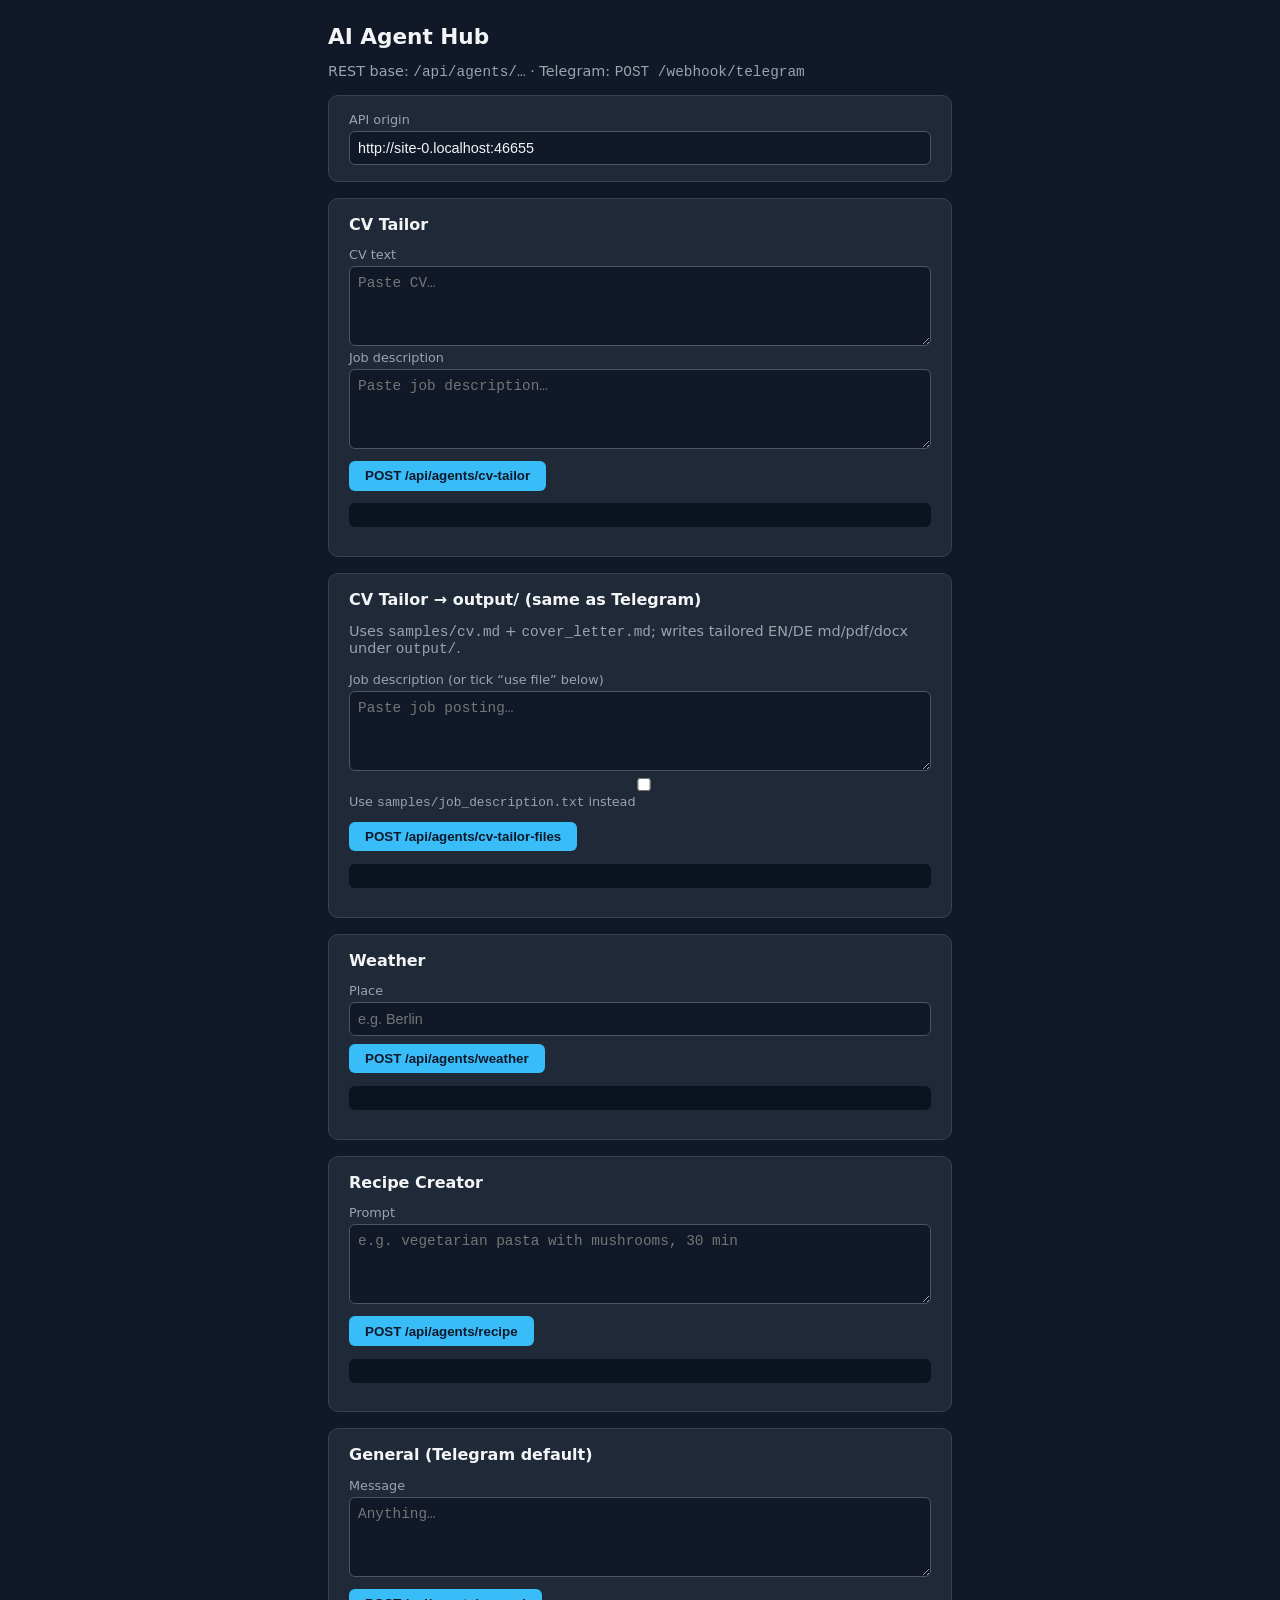
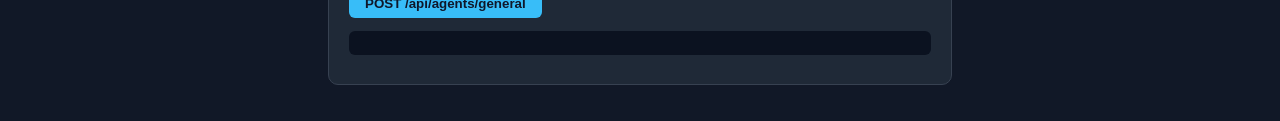
==== hub/static/index.html @ fb7aae45 "AI agent hub" ====
<!DOCTYPE html>
<html lang="en">
<head>
  <meta charset="UTF-8" />
  <meta name="viewport" content="width=device-width, initial-scale=1" />
  <title>AI Agent Hub</title>
  <style>
    :root { --bg: #111827; --card: #1f2937; --text: #f3f4f6; --muted: #9ca3af; --accent: #38bdf8; }
    * { box-sizing: border-box; }
    body { font-family: system-ui, sans-serif; background: var(--bg); color: var(--text); margin: 0; padding: 1.5rem; max-width: 42rem; margin-inline: auto; }
    h1 { font-size: 1.35rem; margin-top: 0; }
    p.muted { color: var(--muted); font-size: 0.9rem; }
    section { background: var(--card); border-radius: 10px; padding: 1rem 1.25rem; margin-bottom: 1rem; border: 1px solid #374151; }
    label { display: block; font-size: 0.8rem; color: var(--muted); margin-bottom: 0.25rem; }
    input, textarea { width: 100%; padding: 0.5rem; border-radius: 6px; border: 1px solid #4b5563; background: #111827; color: var(--text); font-size: 0.9rem; }
    textarea { min-height: 5rem; font-family: ui-monospace, monospace; }
    button { margin-top: 0.5rem; padding: 0.45rem 1rem; border: none; border-radius: 6px; background: var(--accent); color: #0f172a; font-weight: 600; cursor: pointer; }
    button:hover { filter: brightness(1.05); }
    pre { white-space: pre-wrap; word-break: break-word; background: #0b1220; padding: 0.75rem; border-radius: 6px; font-size: 0.8rem; max-height: 16rem; overflow: auto; }
    .row { margin-top: 0.75rem; }
  </style>
</head>
<body>
  <h1>AI Agent Hub</h1>
  <p class="muted">REST base: <code>/api/agents/…</code> · Telegram: <code>POST /webhook/telegram</code></p>

  <section>
    <label for="base">API origin</label>
    <input id="base" type="text" placeholder="http://127.0.0.1:8080" />
  </section>

  <section>
    <h2 style="margin-top:0;font-size:1rem;">CV Tailor</h2>
    <label>CV text</label>
    <textarea id="cvText" placeholder="Paste CV…"></textarea>
    <label>Job description</label>
    <textarea id="cvJob" placeholder="Paste job description…"></textarea>
    <button type="button" data-action="cv-tailor">POST /api/agents/cv-tailor</button>
    <div class="row"><pre id="outCv"></pre></div>
  </section>

  <section>
    <h2 style="margin-top:0;font-size:1rem;">CV Tailor → output/ (same as Telegram)</h2>
    <p class="muted">Uses <code>samples/cv.md</code> + <code>cover_letter.md</code>; writes tailored EN/DE md/pdf/docx under <code>output/</code>.</p>
    <label>Job description (or tick “use file” below)</label>
    <textarea id="cvFilesJob" placeholder="Paste job posting…"></textarea>
    <label><input type="checkbox" id="cvFilesUseSample" /> Use <code>samples/job_description.txt</code> instead</label>
    <button type="button" data-action="cv-tailor-files">POST /api/agents/cv-tailor-files</button>
    <div class="row"><pre id="outCvFiles"></pre></div>
  </section>

  <section>
    <h2 style="margin-top:0;font-size:1rem;">Weather</h2>
    <label>Place</label>
    <input id="wxQuery" type="text" placeholder="e.g. Berlin" />
    <button type="button" data-action="weather">POST /api/agents/weather</button>
    <div class="row"><pre id="outWx"></pre></div>
  </section>

  <section>
    <h2 style="margin-top:0;font-size:1rem;">Recipe Creator</h2>
    <label>Prompt</label>
    <textarea id="recipePrompt" placeholder="e.g. vegetarian pasta with mushrooms, 30 min"></textarea>
    <button type="button" data-action="recipe">POST /api/agents/recipe</button>
    <div class="row"><pre id="outRecipe"></pre></div>
  </section>

  <section>
    <h2 style="margin-top:0;font-size:1rem;">General (Telegram default)</h2>
    <label>Message</label>
    <textarea id="genMsg" placeholder="Anything…"></textarea>
    <button type="button" data-action="general">POST /api/agents/general</button>
    <div class="row"><pre id="outGen"></pre></div>
  </section>

  <script>
    const baseEl = document.getElementById("base");
    baseEl.value = window.location.origin;

    async function post(path, body, outId) {
      const root = baseEl.value.replace(/\/$/, "");
      const out = document.getElementById(outId);
      out.textContent = "…";
      try {
        const r = await fetch(root + path, {
          method: "POST",
          headers: { "Content-Type": "application/json" },
          body: JSON.stringify(body),
        });
        const t = await r.text();
        let j;
        try { j = JSON.parse(t); } catch { j = t; }
        out.textContent = typeof j === "object" ? JSON.stringify(j, null, 2) : t;
      } catch (e) {
        out.textContent = String(e);
      }
    }

    document.querySelector('[data-action="cv-tailor"]').onclick = () =>
      post("/api/agents/cv-tailor", {
        cv_text: document.getElementById("cvText").value,
        job_description: document.getElementById("cvJob").value,
      }, "outCv");

    document.querySelector('[data-action="cv-tailor-files"]').onclick = () =>
      post(
        "/api/agents/cv-tailor-files",
        {
          job_description: document.getElementById("cvFilesJob").value,
          use_sample_job_file: document.getElementById("cvFilesUseSample").checked,
        },
        "outCvFiles"
      );

    document.querySelector('[data-action="weather"]').onclick = () =>
      post("/api/agents/weather", { query: document.getElementById("wxQuery").value }, "outWx");

    document.querySelector('[data-action="recipe"]').onclick = () =>
      post("/api/agents/recipe", { prompt: document.getElementById("recipePrompt").value }, "outRecipe");

    document.querySelector('[data-action="general"]').onclick = () =>
      post("/api/agents/general", { message: document.getElementById("genMsg").value }, "outGen");
  </script>
</body>
</html>
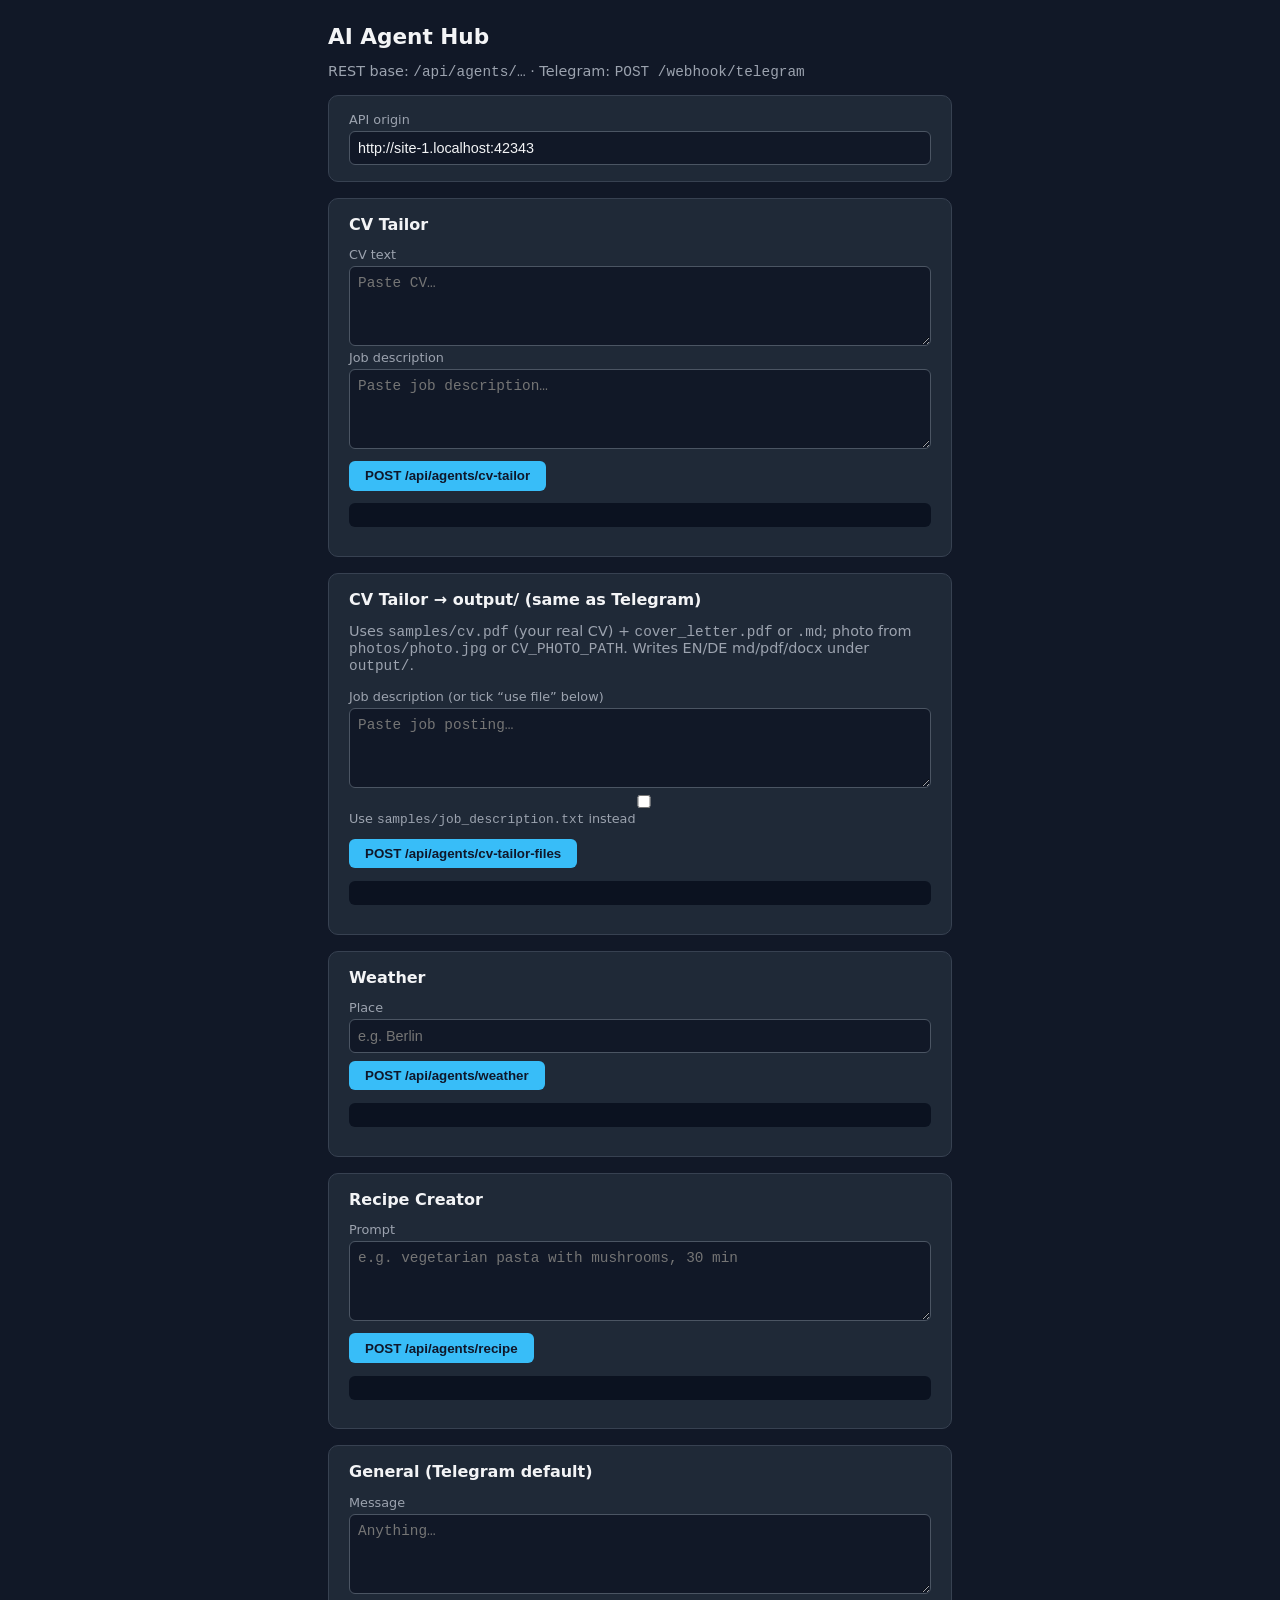
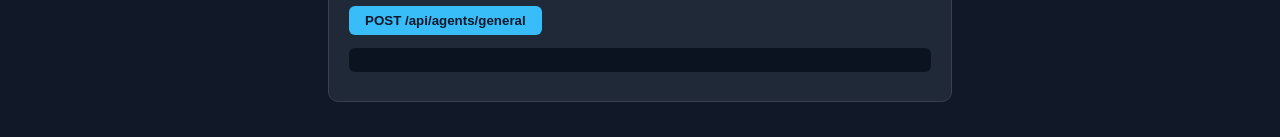
==== commit f2476b9e: "changes in cv-tailored agent" ====
--- a/hub/static/index.html
+++ b/hub/static/index.html
@@ -41,7 +41,7 @@
 
   <section>
     <h2 style="margin-top:0;font-size:1rem;">CV Tailor → output/ (same as Telegram)</h2>
-    <p class="muted">Uses <code>samples/cv.md</code> + <code>cover_letter.md</code>; writes tailored EN/DE md/pdf/docx under <code>output/</code>.</p>
+    <p class="muted">Uses <code>samples/cv.pdf</code> (your real CV) + <code>cover_letter.pdf</code> or <code>.md</code>; photo from <code>photos/photo.jpg</code> or <code>CV_PHOTO_PATH</code>. Writes EN/DE md/pdf/docx under <code>output/</code>.</p>
     <label>Job description (or tick “use file” below)</label>
     <textarea id="cvFilesJob" placeholder="Paste job posting…"></textarea>
     <label><input type="checkbox" id="cvFilesUseSample" /> Use <code>samples/job_description.txt</code> instead</label>
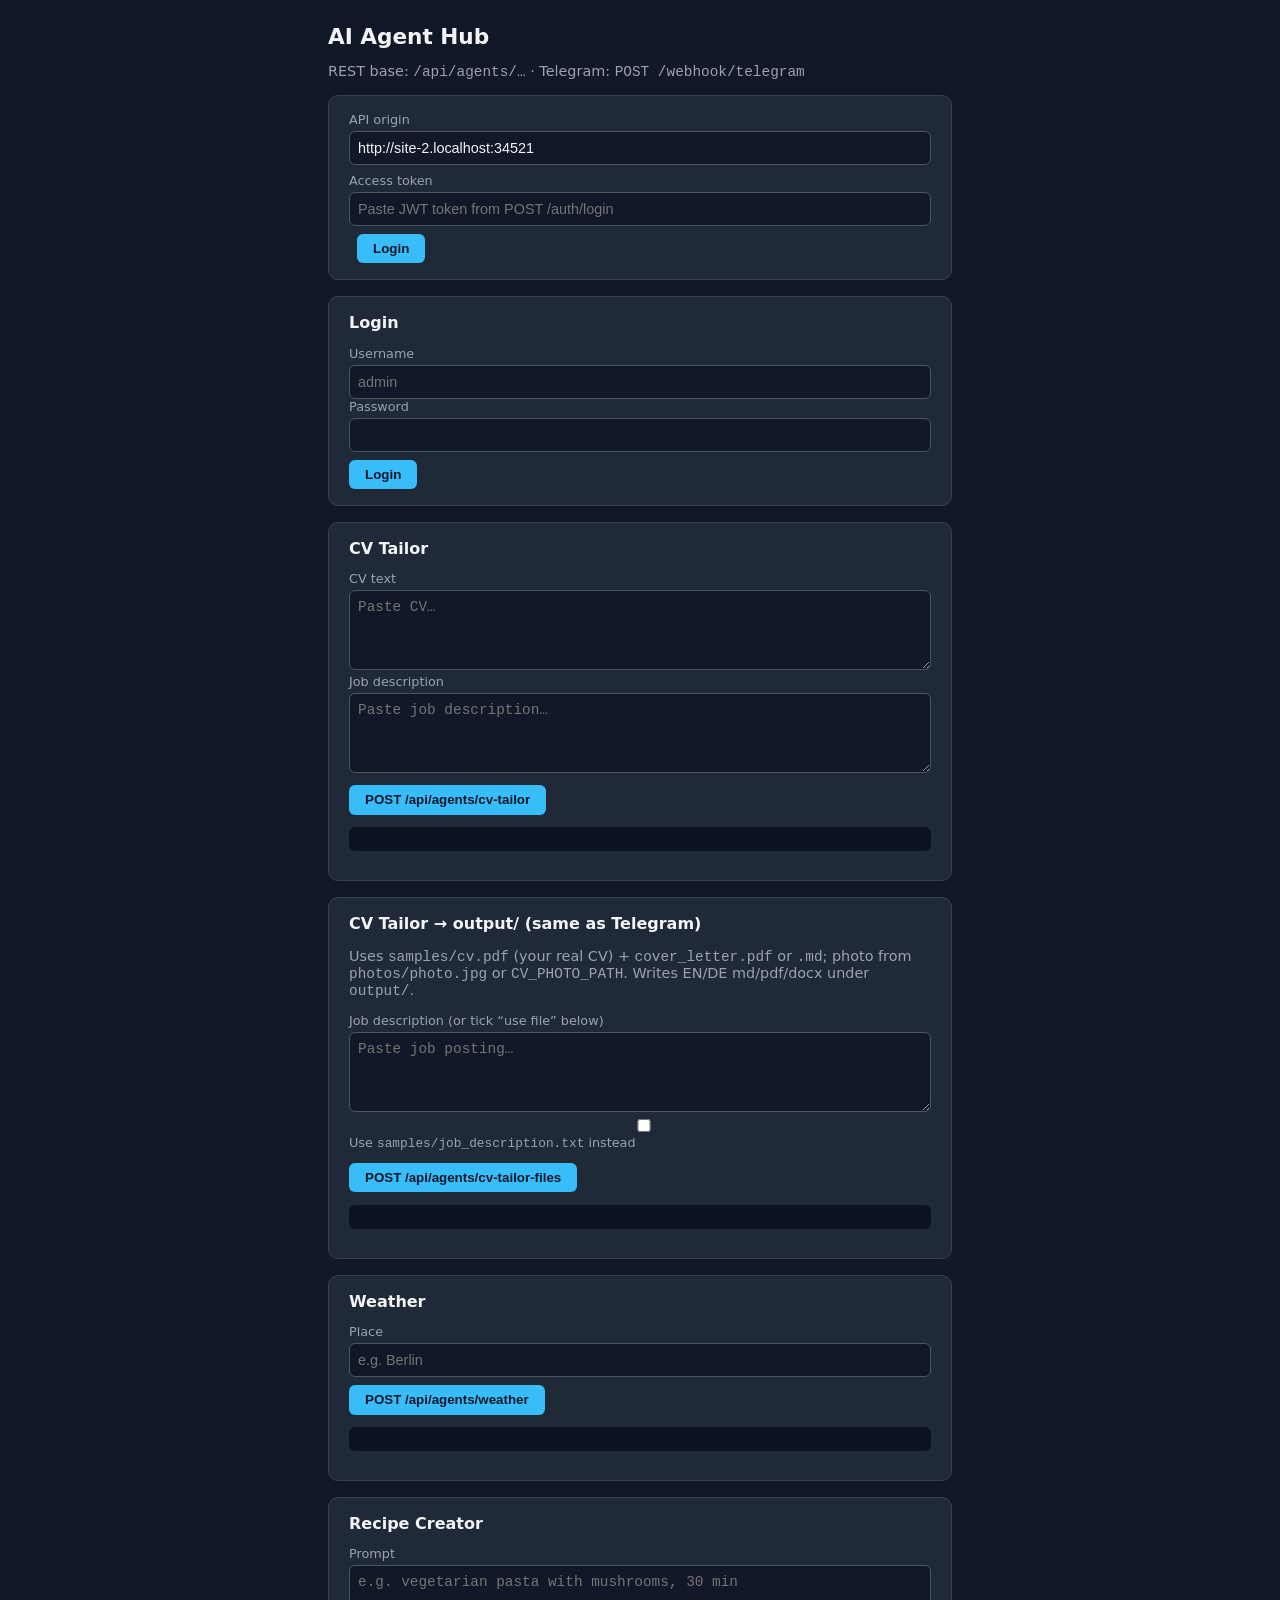
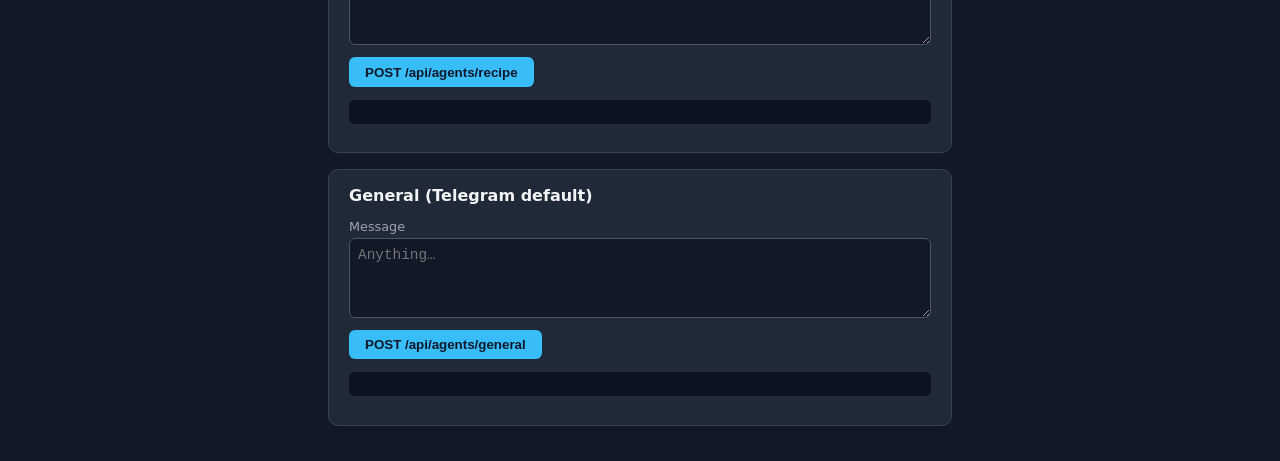
==== commit aded2b20: "Add Docker setup, security module, and enhance hub features" ====
--- a/hub/static/index.html
+++ b/hub/static/index.html
@@ -27,6 +27,18 @@
   <section>
     <label for="base">API origin</label>
     <input id="base" type="text" placeholder="http://127.0.0.1:8080" />
+    <label for="token" style="margin-top:0.5rem;">Access token</label>
+    <input id="token" type="password" placeholder="Paste JWT token from POST /auth/login" />
+    <button type="button" id="loginBtn" style="margin-left:0.5rem;">Login</button>
+  </section>
+
+  <section id="loginSection">
+    <h2 style="margin-top:0;font-size:1rem;">Login</h2>
+    <label>Username</label>
+    <input id="loginUser" type="text" placeholder="admin" />
+    <label>Password</label>
+    <input id="loginPass" type="password" />
+    <button type="button" id="doLogin">Login</button>
   </section>
 
   <section>
@@ -75,18 +87,22 @@
 
   <script>
     const baseEl = document.getElementById("base");
+    const tokenEl = document.getElementById("token");
     baseEl.value = window.location.origin;
 
-    async function post(path, body, outId) {
+    async function authdPost(path, body, outId) {
       const root = baseEl.value.replace(/\/$/, "");
       const out = document.getElementById(outId);
+      const token = tokenEl.value.trim();
+      if (!token) { out.textContent = "Error: no access token — login first"; return; }
       out.textContent = "…";
       try {
         const r = await fetch(root + path, {
           method: "POST",
-          headers: { "Content-Type": "application/json" },
+          headers: { "Content-Type": "application/json", "Authorization": "Bearer " + token },
           body: JSON.stringify(body),
         });
+        if (r.status === 401 || r.status === 403) { out.textContent = "Unauthorized — check your token"; return; }
         const t = await r.text();
         let j;
         try { j = JSON.parse(t); } catch { j = t; }
@@ -94,6 +110,31 @@
       } catch (e) {
         out.textContent = String(e);
       }
+    }
+
+    document.getElementById("doLogin").onclick = async () => {
+      const root = baseEl.value.replace(/\/$/, "");
+      const user = document.getElementById("loginUser").value;
+      const pass = document.getElementById("loginPass").value;
+      const body = new URLSearchParams({ username: user, password: pass });
+      try {
+        const r = await fetch(root + "/auth/login", {
+          method: "POST",
+          headers: { "Content-Type": "application/x-www-form-urlencoded" },
+          body: body,
+        });
+        const data = await r.json();
+        if (data.access_token) {
+          tokenEl.value = data.access_token;
+          alert("Logged in — token set.");
+        } else {
+          alert("Login failed: " + (data.detail || JSON.stringify(data)));
+        }
+      } catch (e) { alert("Login error: " + e); }
+    };
+
+    async function post(path, body, outId) {
+      authdPost(path, body, outId);
     }
 
     document.querySelector('[data-action="cv-tailor"]').onclick = () =>
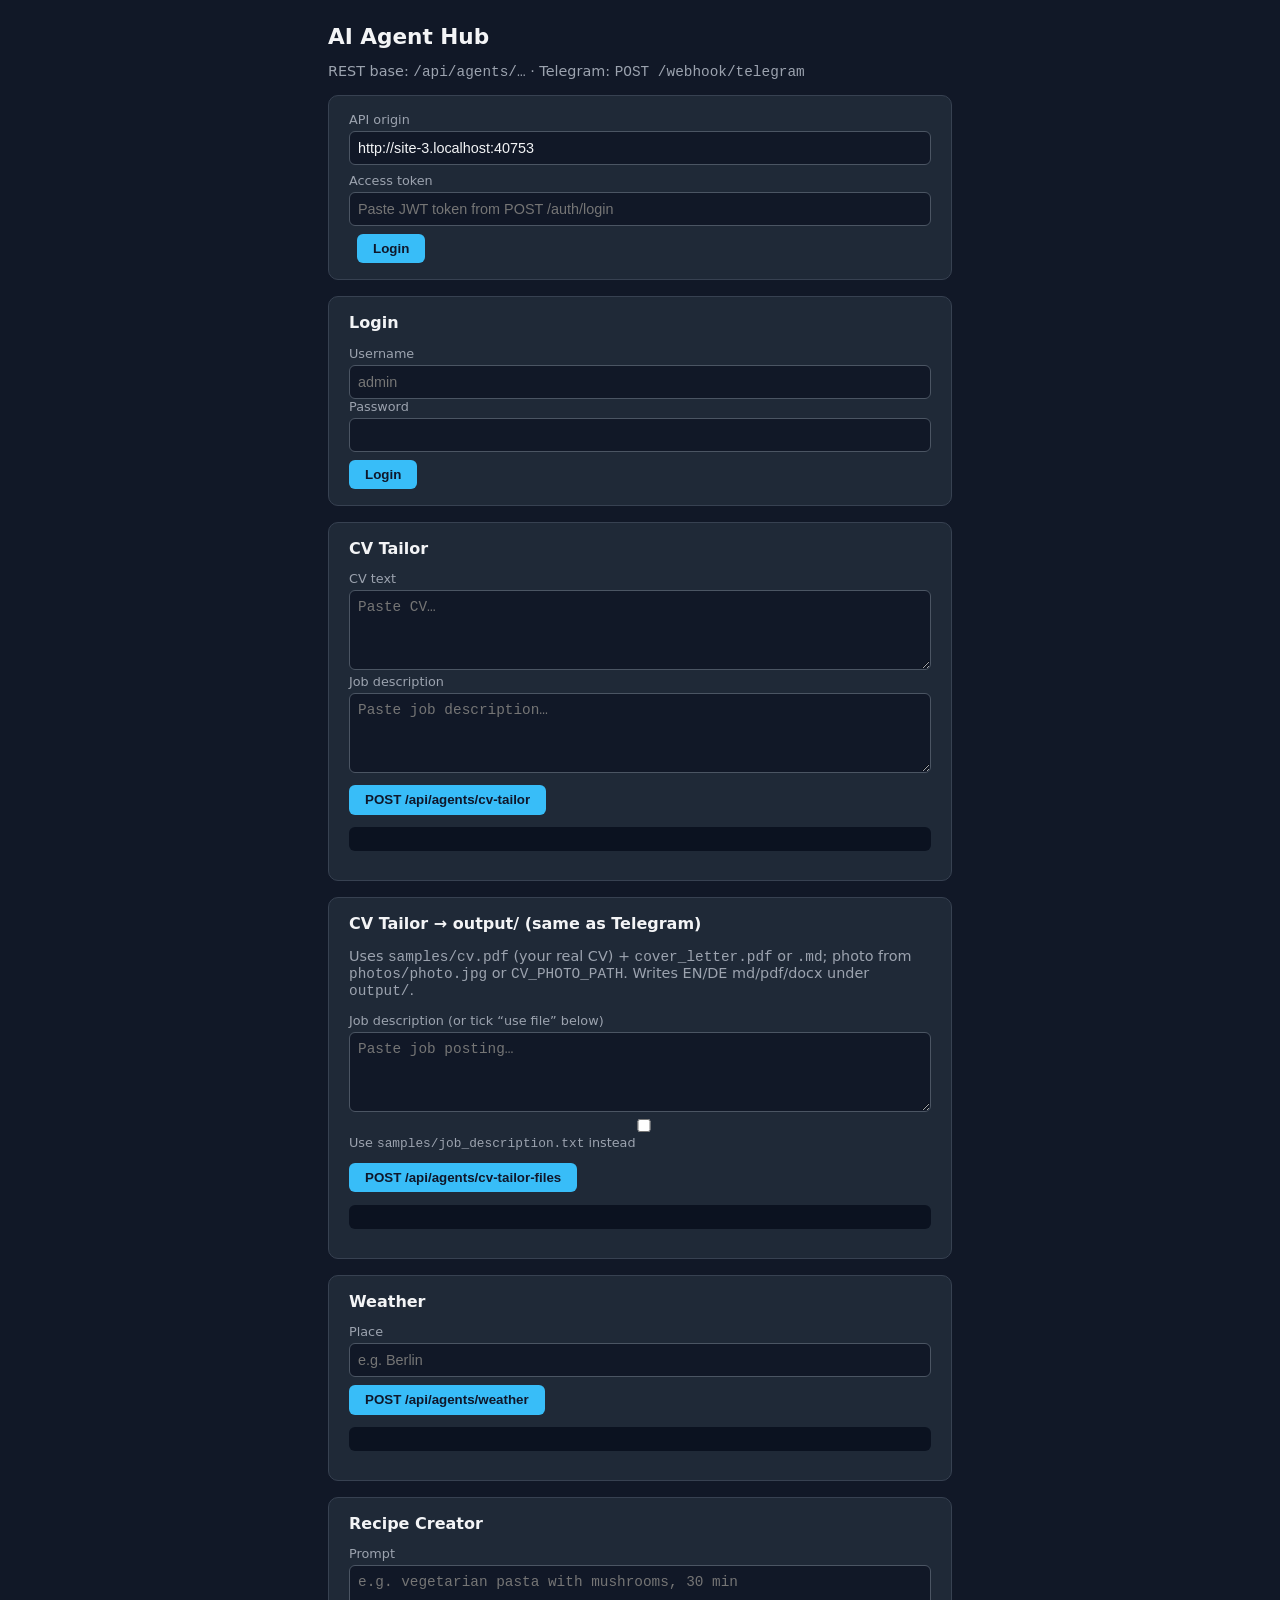
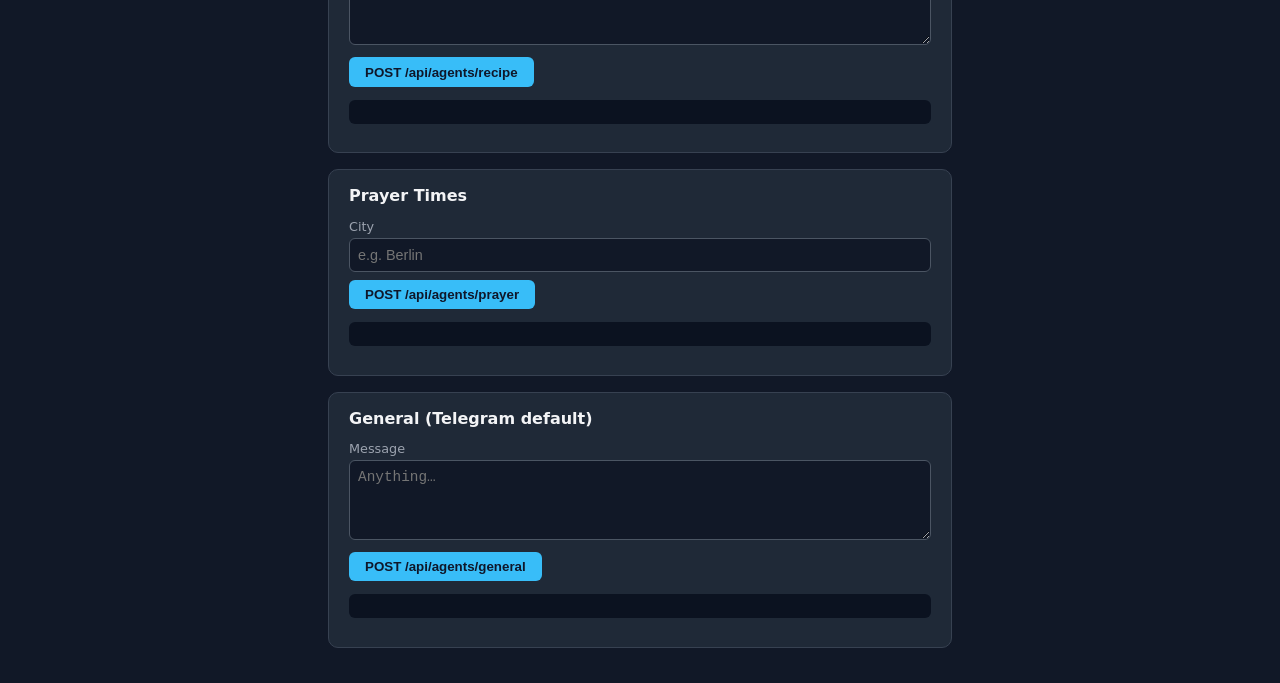
==== commit 9df538d3: "new Agent Prayer reminder  added" ====
--- a/hub/static/index.html
+++ b/hub/static/index.html
@@ -75,6 +75,14 @@
     <textarea id="recipePrompt" placeholder="e.g. vegetarian pasta with mushrooms, 30 min"></textarea>
     <button type="button" data-action="recipe">POST /api/agents/recipe</button>
     <div class="row"><pre id="outRecipe"></pre></div>
+  </section>
+
+  <section>
+    <h2 style="margin-top:0;font-size:1rem;">Prayer Times</h2>
+    <label>City</label>
+    <input id="prayerCity" type="text" placeholder="e.g. Berlin" />
+    <button type="button" data-action="prayer">POST /api/agents/prayer</button>
+    <div class="row"><pre id="outPrayer"></pre></div>
   </section>
 
   <section>
@@ -159,6 +167,9 @@
     document.querySelector('[data-action="recipe"]').onclick = () =>
       post("/api/agents/recipe", { prompt: document.getElementById("recipePrompt").value }, "outRecipe");
 
+    document.querySelector('[data-action="prayer"]').onclick = () =>
+      post("/api/agents/prayer", { query: document.getElementById("prayerCity").value }, "outPrayer");
+
     document.querySelector('[data-action="general"]').onclick = () =>
       post("/api/agents/general", { message: document.getElementById("genMsg").value }, "outGen");
   </script>
